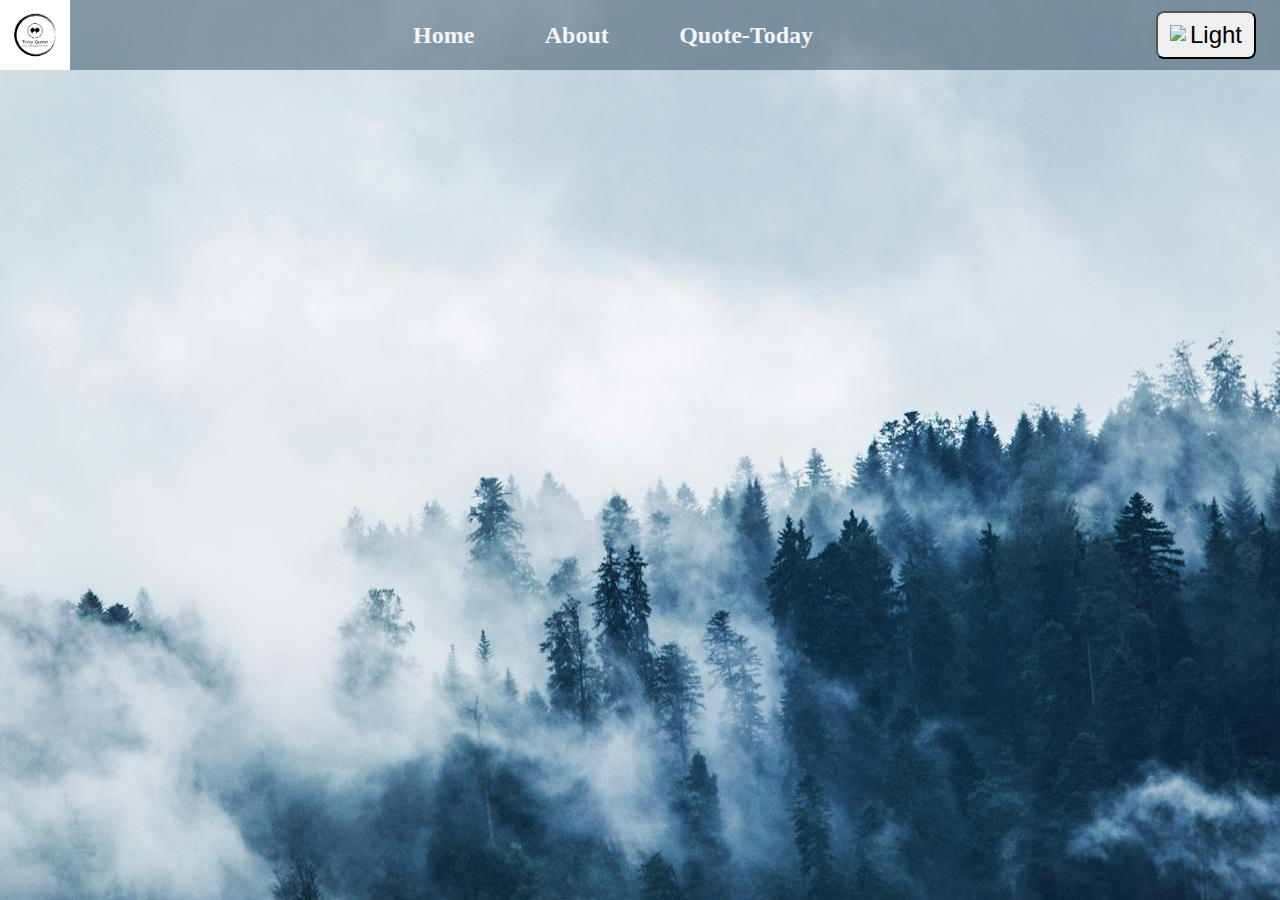
==== About/index.html @ 2271723d "new pages" ====
<!DOCTYPE html>
<html lang="en">
  <head>
    <meta charset="UTF-8" />
    <meta name="viewport" content="width=device-width, initial-scale=1.0" />
    <link rel="stylesheet" href="../css/style.css" />
    <link rel="stylesheet" href="style.css" />
    <link
      rel="shortcut icon"
      href="../images/logo-no-background.png"
      type="image/x-icon"
    />
    <title>Q-T</title>
  </head>
  <body>
    <nav class="nav">
      <div class="logo">
        <img src="../images/logo-black.png" alt="logo" />
      </div>
      <div class="nav-inner">
        <a href="/index.html"
          ><ul>
            Home
          </ul></a
        >
        <a href="index.html"
          ><ul>
            About
          </ul></a
        >
        <a href="../Quote/index.html"
          ><ul>
            Quote-Today
          </ul></a
        >
      </div>
      <div class="theme">
        <button class="btn" id="theme-btn">
          <img
            src="https://img.icons8.com/?size=100&id=648&format=png&color=000000"
            alt="light"
            class="theme-img"
          />
          Light
        </button>
      </div>
    </nav>
    <script src="script.js"></script>
  </body>
</html>
---- css/style.css ----
* {
  margin: 0;
  padding: 0;
  box-sizing: border-box;
}

:root {
  --primary-color: #112d42;
  --secondary-color: #a7bdc8;
  --supporting-color: #f57b59;
  --text-color: whitesmoke;
}

body {
  background-image: url(./images/Wallpaper\ light.jpg);
  background-position: center;
  background-repeat: no-repeat;
  background-attachment: fixed;
  font-size: 1.5em;
}

/** Nav section */
.nav {
  position: relative;
  display: flex;
  flex-direction: row;
  justify-content: space-between;
  align-items: center;
  background: rgb(17, 45, 66);
  background: linear-gradient(
    90deg,
    rgba(17, 45, 66, 0.4) 100%,
    rgba(255, 255, 255, 0.5) 100%
  );
}

.nav::before {
  z-index: -1;
  filter: blur(7px);
}

.nav-inner {
  display: flex;
  flex-direction: row;
  width: 400px;
  justify-content: space-between;
}

a {
  text-decoration: none;
  color: whitesmoke;
  font-weight: 600;
  font-family: Kyiv * Type Serif;
}

.logo {
  width: 70px;
  height: 70px;
}

.logo img {
  width: 100%;
  height: 100%;
  object-fit: cover;
  object-position: center;
}

.btn {
  width: 100px;
  padding: 0.5rem;
  display: flex;
  flex-direction: row;
  align-items: center;
  justify-content: center;
  font-size: 1em;
  border-radius: 0.5rem;
}

.theme {
  margin-right: 1.5rem;
}

.theme-img {
  width: 20px;
  height: 20px;
}

a:hover {
  color: #f57b59;
  transform: scale(1.5);
  transition: 0.85s ease-in-out;
}

/** header sect */
header {
  text-align: center;
  font-size: 2.5em;
  margin-top: 4rem;
}

/** intro section */
.intro-cont,
.feel {
  display: flex;
  flex-direction: row;
  justify-content: center;
}

.intro {
  max-width: 550px;
  margin-top: 2rem;
  font-size: 1em;
  text-align: center;
}

.feel p {
  max-width: 200px;
  margin-top: 4rem;
  text-align: center;
  font-size: 2em;
}

/** decision section  */
.decn,
.decn-inner {
  display: flex;
  flex-direction: row;
  justify-content: center;
}

.decn {
  margin-top: 2rem;
}

.decn-inner {
  width: 650px;
  height: 100px;
  align-items: center;
  justify-content: space-evenly;
  border-top-right-radius: 4rem;
  border-bottom-left-radius: 4rem;
  background: rgb(9, 32, 49);
  background: linear-gradient(
    90deg,
    rgba(22, 66, 99, 0.901) 100%,
    rgba(255, 255, 255, 1) 100%
  );
  border: 1px solid var(--supporting-color);
}

.decn-box {
  width: 100px;
  display: flex;
  flex-direction: column;
  align-items: center;
  font-size: 1.5em;
}

.decn-box button {
  margin-top: 1rem;
  width: 100px;
  height: 30px;
  border-radius: 1rem;
  font-size: 0.6em;
}

#happy:hover,
#sad:hover,
#angry:hover {
  cursor: pointer;
  transform: scale(1.5);
  background-color: #f57b59;
  color: var(--text-color);
  transition: 0.8s;
}

/** Modal section */
.modal-container {
  position: absolute;
  top: 0;
  width: 100%;
  height: 100vh;
  display: flex;
  flex-direction: column;
  justify-content: center;
  background: rgb(9, 32, 49);
  background: linear-gradient(
    90deg,
    rgba(40, 81, 113, 0.901) 100%,
    rgba(255, 255, 255, 1) 100%
  );
  z-index: 999;
}

.modal-container:before {
  filter: blur(10px);
}

.modal {
  width: 750px;
  height: auto;
  margin: auto;
  border-top-right-radius: 60px;
  border-bottom-left-radius: 60px;
  background-color: var(--primary-color);
}

.mc1 {
  display: flex;
  flex-direction: row;
  justify-content: space-between;
}

#mc1-img {
  width: 70px;
  height: 70px;
  border-radius: 100%;
  margin-left: 1rem;
  margin-top: 1rem;
}

#mc1-close {
  width: 50px;
  height: 30px;
  margin: 0.5rem 2rem 0 0;
  font-size: 25px;
  text-align: center;
  color: var(--secondary-color);
}

.mc2 {
  display: flex;
  flex-direction: row;
  justify-content: center;
}

#quote {
  width: 500px;
  padding: 2rem;
  margin-top: 2rem;
  text-align: center;
  background: rgb(17, 45, 66);
  background: linear-gradient(
    90deg,
    rgba(17, 45, 66, 1) 0%,
    rgba(63, 85, 103, 1) 0%,
    rgba(69, 91, 108, 1) 100%,
    rgba(112, 129, 142, 1) 100%,
    rgba(255, 255, 255, 1) 100%
  );
  color: var(--text-color);
}

.mc3 {
  display: flex;
  flex-direction: row;
  justify-content: flex-end;
  align-items: center;
  margin-bottom: 2rem;
}

#author {
  margin: 2rem 1rem 0 0;
  background: rgb(17, 45, 66);
  background: linear-gradient(
    90deg,
    rgba(17, 45, 66, 1) 0%,
    rgba(63, 85, 103, 1) 0%,
    rgba(69, 91, 108, 1) 100%,
    rgba(112, 129, 142, 1) 100%,
    rgba(255, 255, 255, 1) 100%
  );
  padding: 1rem;
  color: var(--secondary-color);
}

.hidden {
  visibility: hidden;
}

#mc1-close:hover {
  cursor: pointer;
}

#intro-overlay {
  position: fixed;
  top: 0;
  left: 0;
  width: 100%;
  height: 100%;
  background-image: url(./images/logo-white.png);
  background-size: cover;
  background-position: center;
  background-repeat: no-repeat;
  opacity: 1;
  transition: opacity 2s ease;
  z-index: 9999;
}

#mc1-close:hover {
  color: #f57b59;
}

/** footer section */
footer {
  position: absolute;
  width: 100%;
  padding: 1rem;
  bottom: 0;
  text-align: center;
  background: rgb(9, 32, 49);
  background: linear-gradient(
    90deg,
    rgba(8, 23, 34, 0.7) 100%,
    rgba(255, 255, 255, 0.5) 100%
  );
  color: var(--text-color);
}
---- About/style.css ----
body {
  background-image: url(../images/Wallpaper\ light.jpg);
  background-position: center;
  background-repeat: no-repeat;
  background-attachment: fixed;
  font-size: 1.5em;
}
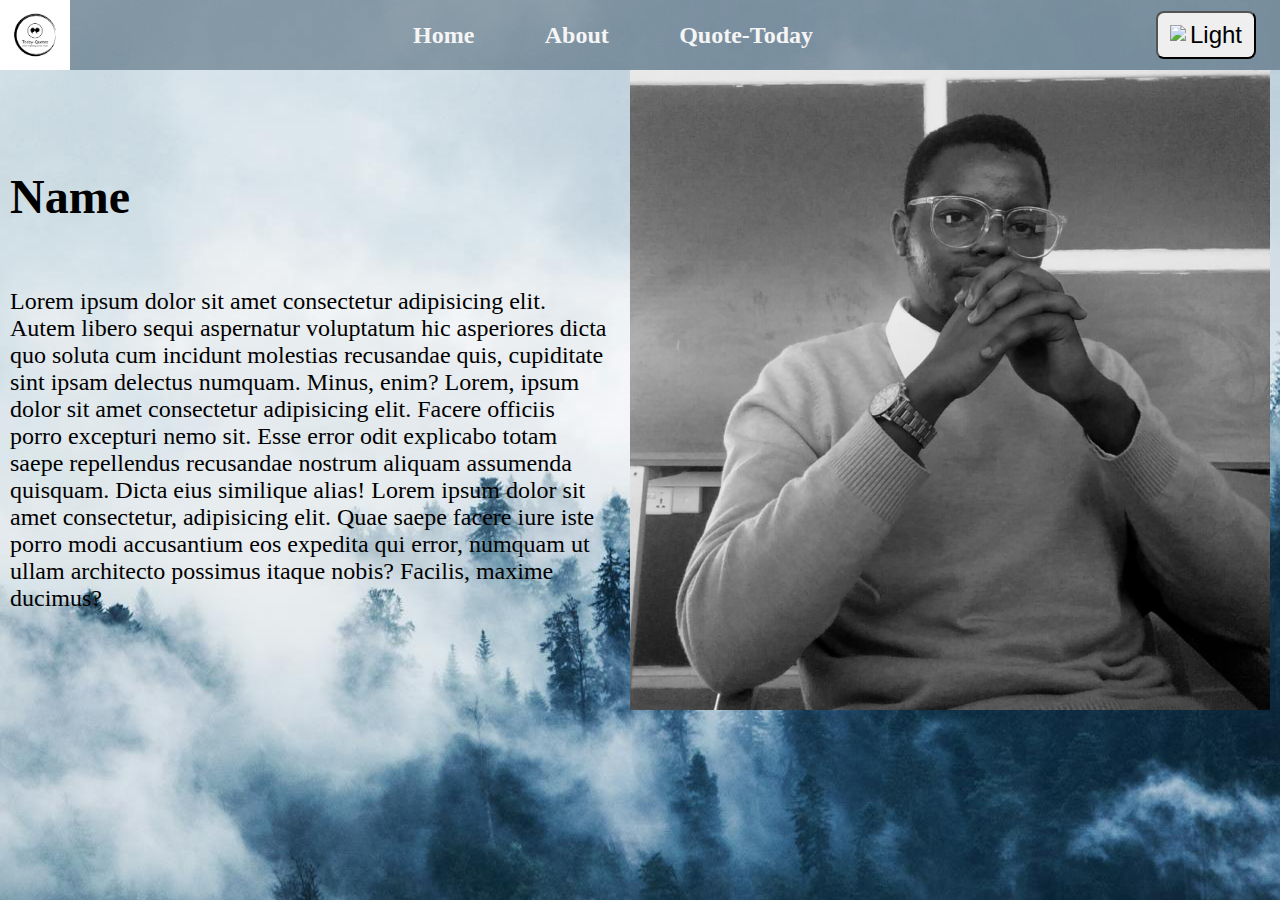
==== commit 3273f310: "new pages" ====
--- a/About/index.html
+++ b/About/index.html
@@ -45,6 +45,26 @@
         </button>
       </div>
     </nav>
+    <section id="about">
+      <div class="left">
+        <h1>Name</h1>
+        <p>
+          Lorem ipsum dolor sit amet consectetur adipisicing elit. Autem libero
+          sequi aspernatur voluptatum hic asperiores dicta quo soluta cum
+          incidunt molestias recusandae quis, cupiditate sint ipsam delectus
+          numquam. Minus, enim? Lorem, ipsum dolor sit amet consectetur
+          adipisicing elit. Facere officiis porro excepturi nemo sit. Esse error
+          odit explicabo totam saepe repellendus recusandae nostrum aliquam
+          assumenda quisquam. Dicta eius similique alias! Lorem ipsum dolor sit
+          amet consectetur, adipisicing elit. Quae saepe facere iure iste porro
+          modi accusantium eos expedita qui error, numquam ut ullam architecto
+          possimus itaque nobis? Facilis, maxime ducimus?
+        </p>
+      </div>
+      <div class="right">
+        <img src="/images/Steve.jpeg" alt="Steve's Photo" />
+      </div>
+    </section>
     <script src="script.js"></script>
   </body>
 </html>
--- a/About/style.css
+++ b/About/style.css
@@ -5,3 +5,29 @@
   background-attachment: fixed;
   font-size: 1.5em;
 }
+
+#about {
+  display: flex;
+  flex-direction: row;
+  justify-content: space-around;
+  align-items: center;
+}
+
+.right {
+  width: 640px;
+  height: 640px;
+}
+
+.right img {
+  width: 100%;
+  height: 100%;
+  object-fit: contain;
+  object-position: center;
+}
+
+.left {
+  display: flex;
+  flex-direction: column;
+  max-width: 600px;
+  gap: 4rem;
+}
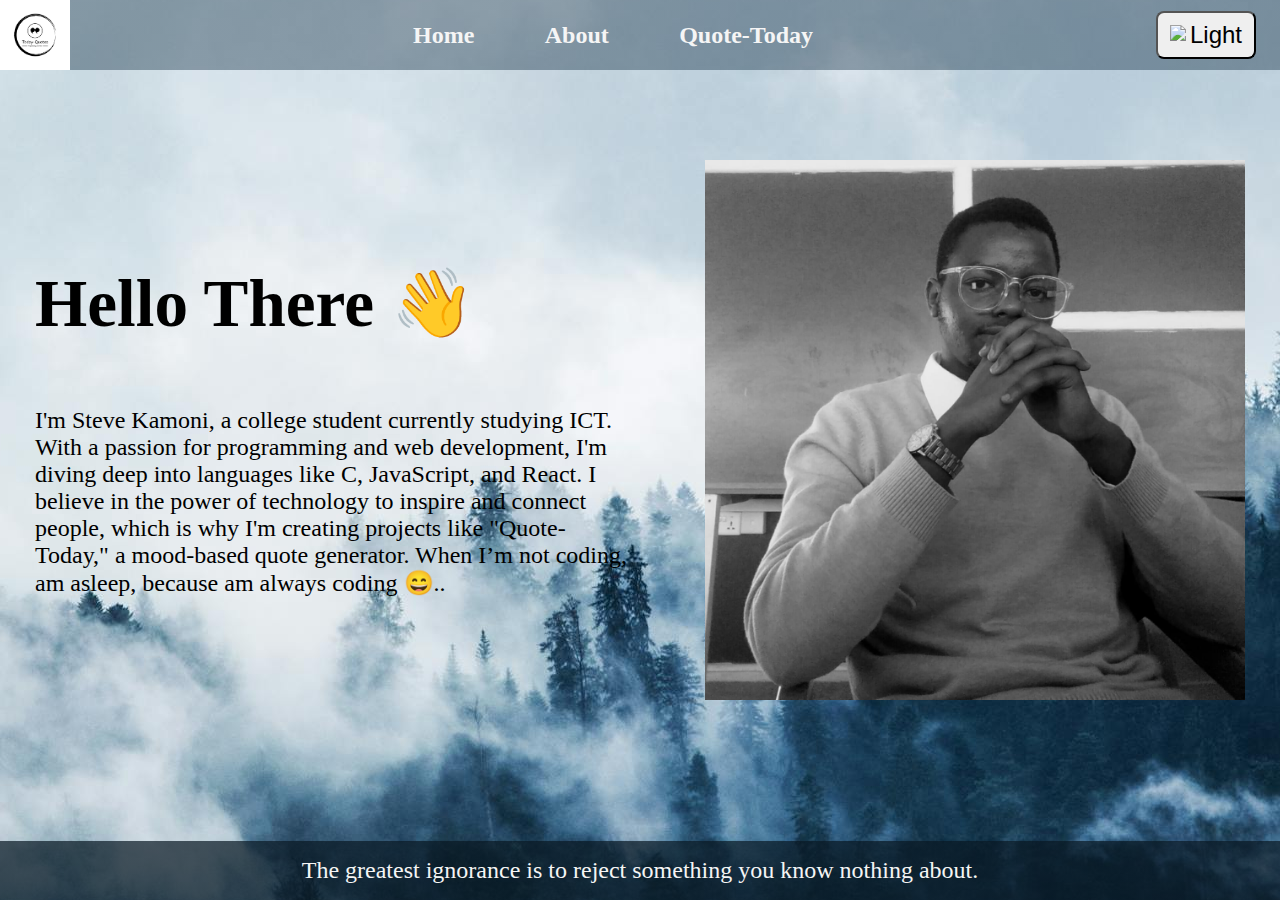
==== commit 3a6053b8: "about, quote" ====
--- a/About/index.html
+++ b/About/index.html
@@ -47,24 +47,23 @@
     </nav>
     <section id="about">
       <div class="left">
-        <h1>Name</h1>
+        <h1>Hello There 👋</h1>
         <p>
-          Lorem ipsum dolor sit amet consectetur adipisicing elit. Autem libero
-          sequi aspernatur voluptatum hic asperiores dicta quo soluta cum
-          incidunt molestias recusandae quis, cupiditate sint ipsam delectus
-          numquam. Minus, enim? Lorem, ipsum dolor sit amet consectetur
-          adipisicing elit. Facere officiis porro excepturi nemo sit. Esse error
-          odit explicabo totam saepe repellendus recusandae nostrum aliquam
-          assumenda quisquam. Dicta eius similique alias! Lorem ipsum dolor sit
-          amet consectetur, adipisicing elit. Quae saepe facere iure iste porro
-          modi accusantium eos expedita qui error, numquam ut ullam architecto
-          possimus itaque nobis? Facilis, maxime ducimus?
+          I'm Steve Kamoni, a college student currently studying ICT. With a
+          passion for programming and web development, I'm diving deep into
+          languages like C, JavaScript, and React. I believe in the power of
+          technology to inspire and connect people, which is why I'm creating
+          projects like "Quote-Today," a mood-based quote generator. When I’m
+          not coding, am asleep, because am always coding 😄..
         </p>
       </div>
       <div class="right">
         <img src="/images/Steve.jpeg" alt="Steve's Photo" />
       </div>
     </section>
+    <footer>
+      The greatest ignorance is to reject something you know nothing about.
+    </footer>
     <script src="script.js"></script>
   </body>
 </html>
--- a/About/style.css
+++ b/About/style.css
@@ -14,8 +14,12 @@
 }
 
 .right {
-  width: 640px;
-  height: 640px;
+  width: 540px;
+  height: 80vh;
+  display: flex;
+  flex-direction: column;
+  justify-content: center;
+  /* background-color: antiquewhite; */
 }
 
 .right img {
@@ -31,3 +35,7 @@
   max-width: 600px;
   gap: 4rem;
 }
+
+.left h1 {
+  font-size: 2.8em;
+}
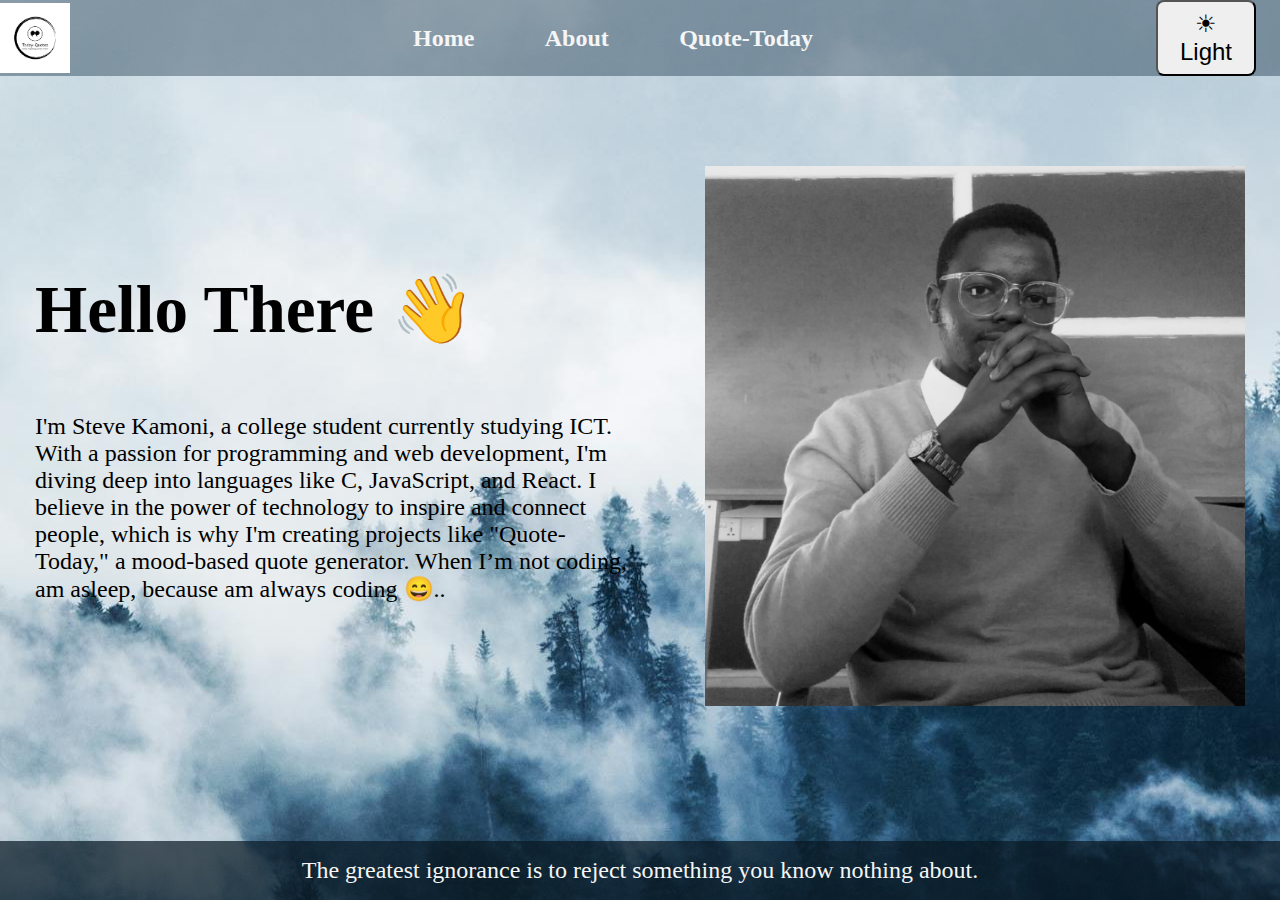
==== commit 7e2701da: "nav btn theme" ====
--- a/About/index.html
+++ b/About/index.html
@@ -35,14 +35,7 @@
         >
       </div>
       <div class="theme">
-        <button class="btn" id="theme-btn">
-          <img
-            src="https://img.icons8.com/?size=100&id=648&format=png&color=000000"
-            alt="light"
-            class="theme-img"
-          />
-          Light
-        </button>
+        <button class="btn" id="theme-btn">&#x2600; Light</button>
       </div>
     </nav>
     <section id="about">
--- a/css/style.css
+++ b/css/style.css
@@ -85,10 +85,17 @@
   height: 20px;
 }
 
+.theme button:hover {
+  cursor: pointer;
+  background-color: var(--supporting-color);
+  color: var(--text-color);
+}
+
 a:hover {
-  color: #f57b59;
-  transform: scale(1.5);
+  color: #ffab93;
+  transform: translateY(2px);
   transition: 0.85s ease-in-out;
+  border-bottom: 2px solid var(--supporting-color);
 }
 
 /** header sect */
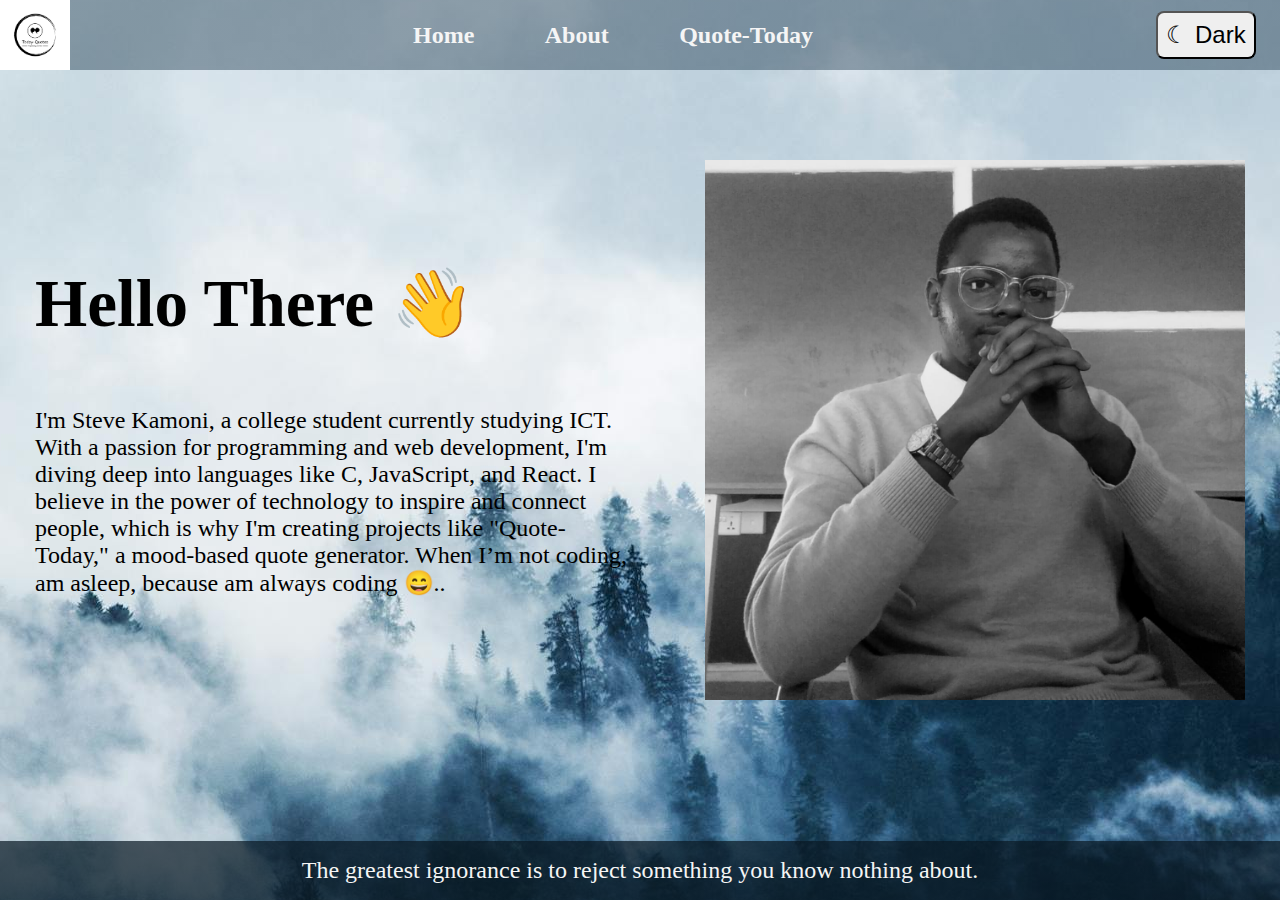
==== commit 4421ada7: "animation" ====
--- a/About/index.html
+++ b/About/index.html
@@ -35,7 +35,7 @@
         >
       </div>
       <div class="theme">
-        <button class="btn" id="theme-btn">&#x2600; Light</button>
+        <button class="btn" id="theme-btn">&#x263E; Dark</button>
       </div>
     </nav>
     <section id="about">
--- a/css/style.css
+++ b/css/style.css
@@ -87,7 +87,7 @@
 
 .theme button:hover {
   cursor: pointer;
-  background-color: var(--supporting-color);
+  background-color: var(--primary-color);
   color: var(--text-color);
 }
 
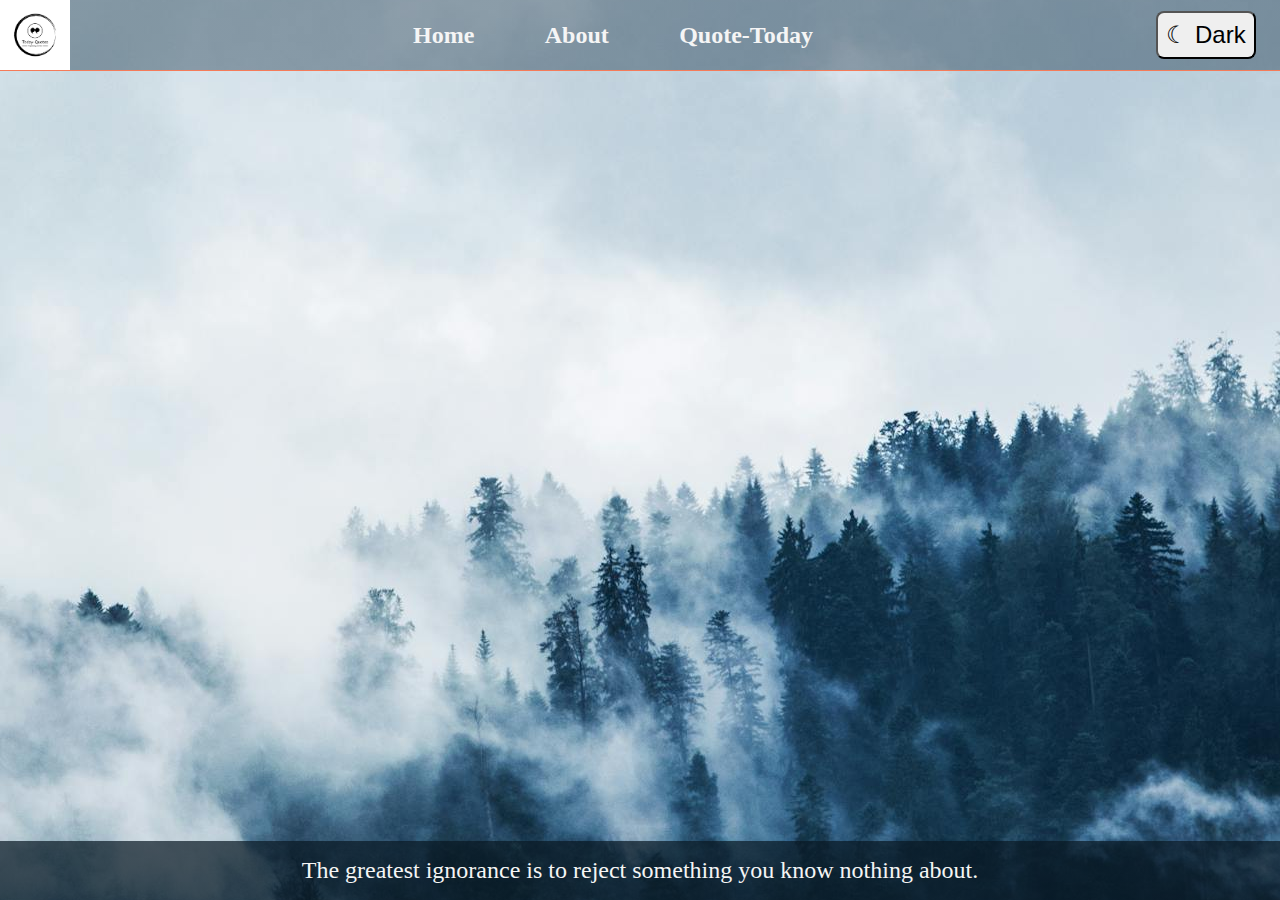
==== commit 3da2cb27: "animation" ====
--- a/About/index.html
+++ b/About/index.html
@@ -39,7 +39,7 @@
       </div>
     </nav>
     <section id="about">
-      <div class="left">
+      <div class="left content-about fade-in-about">
         <h1>Hello There 👋</h1>
         <p>
           I'm Steve Kamoni, a college student currently studying ICT. With a
@@ -50,7 +50,7 @@
           not coding, am asleep, because am always coding 😄..
         </p>
       </div>
-      <div class="right">
+      <div class="right content-right fade-in-right">
         <img src="/images/Steve.jpeg" alt="Steve's Photo" />
       </div>
     </section>
--- a/css/style.css
+++ b/css/style.css
@@ -32,6 +32,7 @@
     rgba(17, 45, 66, 0.4) 100%,
     rgba(255, 255, 255, 0.5) 100%
   );
+  border-bottom: 1px solid var(--supporting-color);
 }
 
 .nav::before {
@@ -74,6 +75,7 @@
   justify-content: center;
   font-size: 1em;
   border-radius: 0.5rem;
+  transition: 0.8s;
 }
 
 .theme {
@@ -84,7 +86,6 @@
   width: 20px;
   height: 20px;
 }
-
 .theme button:hover {
   cursor: pointer;
   background-color: var(--primary-color);
@@ -125,6 +126,7 @@
   margin-top: 4rem;
   text-align: center;
   font-size: 2em;
+  color: var(--primary-color);
 }
 
 /** decision section  */
@@ -256,6 +258,7 @@
     rgba(255, 255, 255, 1) 100%
   );
   color: var(--text-color);
+  border: 3px solid var(--supporting-color);
 }
 
 .mc3 {
@@ -279,6 +282,7 @@
   );
   padding: 1rem;
   color: var(--secondary-color);
+  border: 1px solid var(--supporting-color);
 }
 
 .hidden {
@@ -308,6 +312,19 @@
   color: #f57b59;
 }
 
+/* *  fade in section*/
+
+.content {
+  opacity: 0;
+  transform: translateY(-22px);
+  transition: opacity 0.8s ease-out, transform 0.8s ease-out;
+}
+
+.content.visible {
+  opacity: 1;
+  transform: translateY(0);
+}
+
 /** footer section */
 footer {
   position: absolute;
--- a/About/style.css
+++ b/About/style.css
@@ -39,3 +39,25 @@
 .left h1 {
   font-size: 2.8em;
 }
+
+.content-about {
+  opacity: 0;
+  transform: translateX(-20px);
+  transition: opacity 0.8s ease-in, transform 0.8s ease-in;
+}
+
+.content-about.visible {
+  opacity: 1;
+  transform: translateX(0);
+}
+
+.content-right {
+  opacity: 0;
+  transform: translateY(-22px);
+  transition: opacity 0.8s ease-in, transform 0.8s ease-in;
+}
+
+.content-right.visible {
+  opacity: 1;
+  transform: translateY(0);
+}
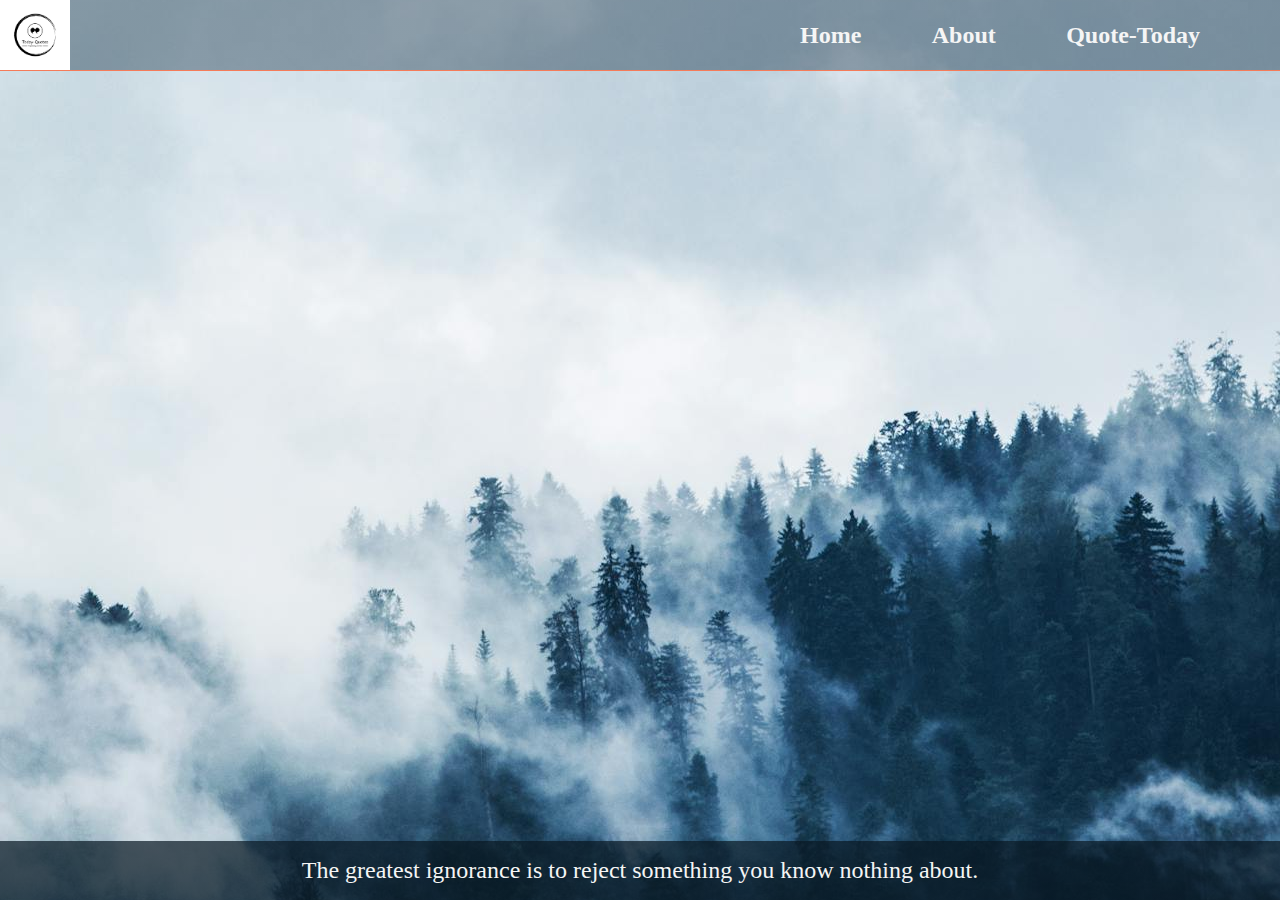
==== commit df2455f2: "font" ====
--- a/About/index.html
+++ b/About/index.html
@@ -5,12 +5,18 @@
     <meta name="viewport" content="width=device-width, initial-scale=1.0" />
     <link rel="stylesheet" href="../css/style.css" />
     <link rel="stylesheet" href="style.css" />
+    <link rel="preconnect" href="https://fonts.googleapis.com" />
+    <link rel="preconnect" href="https://fonts.gstatic.com" crossorigin />
+    <link
+      href="https://fonts.googleapis.com/css2?family=Kaisei+HarunoUmi:wght@400;500;700&family=Kaushan+Script&display=swap"
+      rel="stylesheet"
+    />
     <link
       rel="shortcut icon"
       href="../images/logo-no-background.png"
       type="image/x-icon"
     />
-    <title>Q-T</title>
+    <title>Quote-Today</title>
   </head>
   <body>
     <nav class="nav">
@@ -34,9 +40,9 @@
           </ul></a
         >
       </div>
-      <div class="theme">
+      <!-- <div class="theme">
         <button class="btn" id="theme-btn">&#x263E; Dark</button>
-      </div>
+      </div> -->
     </nav>
     <section id="about">
       <div class="left content-about fade-in-about">
@@ -44,10 +50,11 @@
         <p>
           I'm Steve Kamoni, a college student currently studying ICT. With a
           passion for programming and web development, I'm diving deep into
-          languages like C, JavaScript, and React. I believe in the power of
-          technology to inspire and connect people, which is why I'm creating
-          projects like "Quote-Today," a mood-based quote generator. When I’m
-          not coding, am asleep, because am always coding 😄..
+          languages like HTML,CSS, JavaScript and more. I believe in the power
+          of technology to inspire and connect people, which is why I'm creating
+          projects like "Quote-Today," a mood-based quote generator that gives
+          youo feedback based on the current mood. more on
+          <a href="/Quote/index.html">Quote-Today</a>
         </p>
       </div>
       <div class="right content-right fade-in-right">
--- a/css/style.css
+++ b/css/style.css
@@ -19,6 +19,17 @@
   font-size: 1.5em;
 }
 
+.background-image {
+  position: fixed;
+  background-position: center;
+  background-repeat: no-repeat;
+  background-attachment: fixed;
+  background-size: cover;
+  z-index: -1;
+  opacity: 1;
+  transition: opacity 2s ease-in;
+}
+
 /** Nav section */
 .nav {
   position: relative;
@@ -45,6 +56,7 @@
   flex-direction: row;
   width: 400px;
   justify-content: space-between;
+  margin-right: 5rem;
 }
 
 a {
@@ -287,6 +299,8 @@
 
 .hidden {
   visibility: hidden;
+  opacity: 0;
+  transition: visibility 0.8s ease-out, opacity 0.8s ease-out;
 }
 
 #mc1-close:hover {
@@ -297,8 +311,8 @@
   position: fixed;
   top: 0;
   left: 0;
+  height: 100vh;
   width: 100%;
-  height: 100%;
   background-image: url(./images/logo-white.png);
   background-size: cover;
   background-position: center;
@@ -325,6 +339,11 @@
   transform: translateY(0);
 }
 
+.fade-backg.load {
+  opacity: 0;
+  transition: opacity 2s ease-in;
+}
+
 /** footer section */
 footer {
   position: absolute;
--- a/About/style.css
+++ b/About/style.css
@@ -61,3 +61,9 @@
   opacity: 1;
   transform: translateY(0);
 }
+
+.left a {
+  font-size: 1.2em;
+  color: var(--primary-color);
+  font-weight: 700;
+}
